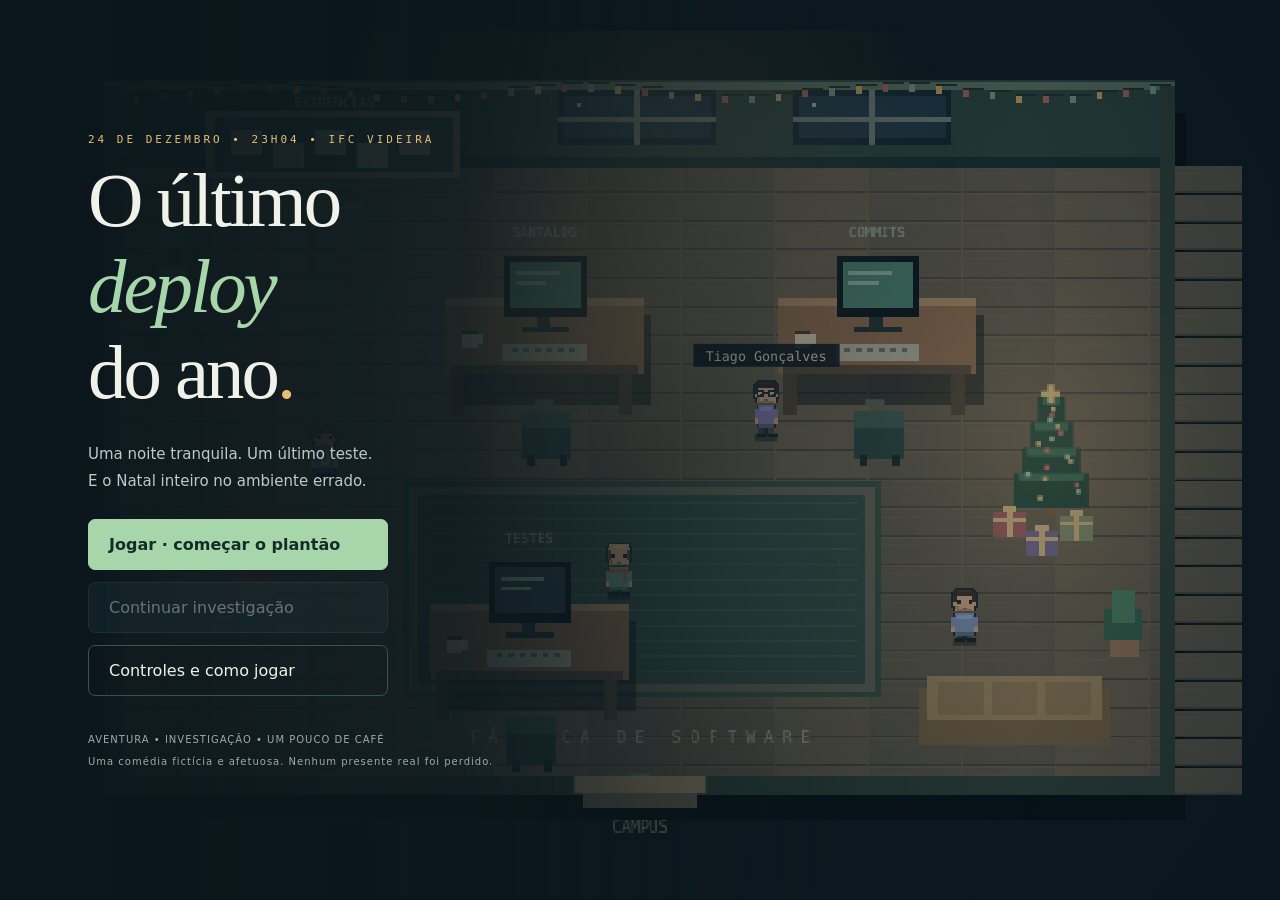
==== ultimo-deploy/index.html @ 772a4bdb "o último deploy" ====
<!doctype html>
<html lang="pt-BR">
<head>
  <meta charset="utf-8">
  <meta name="viewport" content="width=device-width,initial-scale=1">
  <meta name="theme-color" content="#101b23">
  <meta name="description" content="Uma aventura natalina em pixel art no IFC Campus Videira. Investigue o SantaLog e salve o último deploy do ano.">
  <title>O Último Deploy do Ano • IFC Videira</title>
  <link rel="stylesheet" href="style.css">
  <link rel="stylesheet" href="experience.css">
<link rel="stylesheet" href="computer.css">
</head>
<body>
  <header class="topbar">
    <a class="brand" href="#" aria-label="Menu de pausa" id="brand"><span class="ifc-mark" aria-hidden="true"><i></i><i></i><i></i><i></i><i></i><i></i><i></i><i></i><i></i></span><span>O ÚLTIMO DEPLOY<span class="brand-sub">DO ANO <b> / </b> IFC CAMPUS VIDEIRA</span></span></a>
    <div class="date"><span class="live-dot"></span>24 DE DEZEMBRO <span class="divider">/</span> <b id="clock">23:04</b></div>
    <div class="top-actions"><button id="audio" aria-label="Ativar áudio" title="Ativar áudio">♪ <span>Som desligado</span></button><button id="pause" aria-label="Pausar jogo">Ⅱ</button></div>
  </header>
  <main id="world"><canvas id="game" aria-label="Campus em pixel art. Use WASD ou setas para mover e E para interagir."></canvas><div class="location"><span class="live-dot"></span><div id="location-name">Fábrica de Software<small>IFC • CAMPUS VIDEIRA</small></div></div><div class="scene-tag">NOITE DE NATAL <span>✦</span></div><button id="interact" class="interact" hidden><kbd>E</kbd> <span></span></button><div id="cinema-status" class="cinema-status" hidden></div><div id="toast" role="status" aria-live="polite"></div><div class="touch-pad" aria-label="Controles de toque"><button data-key="arrowup" aria-label="Mover para cima">▲</button><button data-key="arrowleft" aria-label="Mover para esquerda">◀</button><button data-key="arrowdown" aria-label="Mover para baixo">▼</button><button data-key="arrowright" aria-label="Mover para direita">▶</button></div></main>
  <aside class="sidebar"><div class="eyebrow">SEU PLANTÃO DE NATAL</div><div class="act-line"><span id="act-number">01</span><span id="act-name">O desastre</span></div><div class="act-progress" id="act-progress"></div><section class="objective"><span class="eyebrow">AGORA</span><h2 id="objective-title">Só mais um teste…</h2><p id="objective-desc">O SantaLog está pronto. O que poderia dar errado?</p><button id="track" class="small-button"><span aria-hidden="true">⌖</span> Onde fica?</button></section><section class="system-status"><div class="eyebrow">SANTALOG <span id="status-pill">AGUARDANDO</span></div><div class="metric" id="delivery-count">2.400.000</div><p id="delivery-label">entregas esperando o último teste</p><div class="tiny-bars" aria-hidden="true"></div></section><section class="mini-section"><div class="eyebrow">CAMPUS VIDEIRA <button id="map" aria-label="Abrir mapa do campus">⤢</button></div><canvas id="minimap" width="240" height="158" aria-label="Minimapa do campus"></canvas><p><span class="map-dot"></span> Você <span class="map-dot gold"></span> Pontos de interesse</p></section><div class="save-status" id="save-status">◈ Progresso salvo automaticamente</div></aside>
  <footer class="bottom-bar"><div class="keys-help"><kbd>W A S D</kbd> mover <kbd>SHIFT</kbd> correr <kbd>E</kbd> interagir</div><nav><button id="chat">☏ <span>Plantão</span></button><button id="journal">▤ <span>Caderno</span></button><button id="evidence">◇ <span>Evidências</span><b id="clue-count">0</b></button><button id="travel">⌖ <span>Mapa</span></button></nav><span class="version">UMA AVENTURA IFC <b>✦</b></span></footer>
  <div id="overlay" class="overlay" hidden><section id="panel" role="dialog" aria-modal="true" aria-labelledby="panel-title" tabindex="-1"></section></div>
  <button id="skip-scene" hidden>Pular cena <kbd>Esc</kbd></button>
  <div id="loading"><span class="loading-star">✦</span><h1>Acendendo as luzes do campus…</h1><p>Gerando cada pixel. Preparando o último café.</p></div>
  <script src="js/campus.js"></script><script src="js/story.js"></script><script src="js/characters.js"></script><script src="js/state.js"></script><script src="js/engine.js"></script><script src="js/audio.js"></script><script src="js/puzzle-rules.js"></script><script src="js/minigames.js"></script><script src="js/ui.js"></script>
</body>
</html>
---- ultimo-deploy/style.css ----
:root{color-scheme:dark;--bg:#0d171e;--panel:#14232b;--line:#2b3b43;--muted:#a0b1b7;--text:#f0f2e9;--green:#a8d6ab;--gold:#e6be76;--red:#eb8c88;--purple:#b6a4e3;font-family:'Segoe UI',system-ui,sans-serif;font-size:16px}*{box-sizing:border-box}body{margin:0;background:var(--bg);color:var(--text);overflow:hidden}button,a,select,input{font:inherit}button{cursor:pointer;color:inherit;background:#1d3038;border:1px solid #3b5056;border-radius:7px;padding:10px 15px;transition:background .16s,transform .16s}button:hover{background:#31474d;border-color:#91b9a7}button:active{transform:translateY(1px)}button:disabled{opacity:.4;cursor:not-allowed}button:focus-visible,a:focus-visible,input:focus-visible,select:focus-visible{outline:2px solid var(--gold);outline-offset:4px}button.primary{background:var(--green);border-color:var(--green);color:#132d28;font-weight:700}button.danger{border-color:#9f5d61;color:#ffc0b6}button.ghost{background:transparent}a{color:var(--green)}[hidden]{display:none!important}.topbar{height:84px;display:flex;align-items:center;justify-content:space-between;padding:0 30px;border-bottom:1px solid var(--line);background:#101c24;position:relative;z-index:2}.brand{display:flex;align-items:center;gap:17px;text-decoration:none;color:var(--text);font-weight:800;letter-spacing:2px;font-size:15px}.brand-sub{display:block;font-size:10px;letter-spacing:2px;color:var(--muted);margin-top:6px}.brand-sub b{color:var(--green);margin:0 8px}.ifc-mark{display:grid;grid-template-columns:repeat(3,7px);gap:3px}.ifc-mark i{width:7px;height:7px;background:#83be9b}.ifc-mark i:first-child{background:#e68a7e;border-radius:50%}.ifc-mark i:nth-child(6){visibility:hidden}.date{color:var(--muted);font:12px ui-monospace,Consolas,monospace;letter-spacing:1px;display:flex;align-items:center;gap:12px}.date b{font-size:21px;color:var(--gold)}.divider{margin:0 10px;color:#4d646c}.live-dot{display:inline-block;width:6px;height:6px;border-radius:50%;background:var(--green);box-shadow:0 0 10px #a8d6ab44}.top-actions{display:flex;gap:10px}.top-actions button{background:transparent;font-size:14px;color:var(--muted);padding:9px 12px}.top-actions button:last-child{font-size:18px}#world{position:absolute;left:0;top:84px;right:290px;bottom:66px;overflow:hidden;background:#0b151c}#game{width:100%;height:100%;display:block;image-rendering:pixelated;touch-action:none}.location{position:absolute;top:23px;left:26px;display:flex;gap:12px;align-items:center;background:#101c24dc;border:1px solid #45504d;padding:12px 17px;border-radius:6px;pointer-events:none;font-size:14px}.location small{display:block;font-size:10px;letter-spacing:1.6px;color:var(--muted);margin-top:4px}.scene-tag{position:absolute;right:24px;top:30px;font:10px ui-monospace,monospace;letter-spacing:2px;color:#c5c8bd}.scene-tag span{color:var(--gold);padding-left:9px}.sidebar{position:absolute;right:0;top:84px;bottom:66px;width:290px;border-left:1px solid var(--line);padding:27px 23px;background:linear-gradient(160deg,#172830,#101c23);overflow:auto}.eyebrow{font-size:10px;letter-spacing:1.8px;font-weight:700;color:var(--muted)}.act-line{display:flex;align-items:center;gap:12px;margin:18px 0}.act-line>span:first-child{font:25px Georgia,serif;color:var(--gold);border:1px solid #635a43;width:42px;height:45px;display:grid;place-items:center;background:#e6be7608}.act-line>span:last-child{font:22px Georgia,serif}.act-progress{display:flex;gap:5px;margin-bottom:27px}.act-progress i{height:3px;flex:1;background:#34444a}.act-progress i.done{background:var(--green)}.objective{padding:23px 0;border-top:1px solid var(--line);border-bottom:1px solid var(--line)}h2{font:24px Georgia,serif;margin:12px 0;line-height:1.2}.objective p,.system-status p,.mini-section p{font-size:13px;color:var(--muted);line-height:1.65;margin:10px 0 18px}.small-button{width:100%;text-align:left;padding:9px 11px;background:#ffffff04;font-size:12px}.small-button span{float:right;color:var(--green)}.system-status{padding:23px 0;border-bottom:1px solid var(--line)}#status-pill{float:right;font-size:8px;color:var(--gold);letter-spacing:1px;background:#e6be7610;padding:3px 5px}.metric{font:30px ui-monospace,Consolas,monospace;margin-top:14px;letter-spacing:-1px}.system-status p{margin:7px 0 13px;font-size:11px}.tiny-bars{height:22px;background:repeating-linear-gradient(90deg,#6d9e83 0 4px,transparent 4px 7px);opacity:.5;clip-path:polygon(0 45%,5% 60%,10% 20%,15% 40%,20% 70%,25% 10%,30% 35%,40% 70%,45% 15%,50% 60%,55% 35%,65% 55%,70% 5%,75% 35%,85% 70%,90% 35%,100% 10%,100% 100%,0 100%)}.mini-section{margin-top:23px}.mini-section .eyebrow{display:flex;align-items:center;justify-content:space-between}.mini-section button{padding:0 6px;background:transparent;border:0;font-size:20px}#minimap{width:100%;height:auto;margin-top:12px;border:1px solid #3a4d4c;border-radius:5px;image-rendering:pixelated;cursor:pointer}.mini-section p{font-size:10px;margin:8px 0;display:flex;gap:7px;align-items:center}.map-dot{height:5px;width:5px;background:var(--green);display:inline-block}.map-dot.gold{background:var(--gold);margin-left:12px}.save-status{font-size:10px;color:#8d9e9e;margin-top:22px}.bottom-bar{height:66px;position:absolute;bottom:0;left:0;right:0;border-top:1px solid var(--line);display:flex;align-items:center;justify-content:space-between;padding:0 26px;background:#101c24}.keys-help{font-size:11px;color:var(--muted);display:flex;gap:8px;align-items:center}kbd{font:10px ui-monospace,Consolas,monospace;padding:5px 7px;border:1px solid #415059;border-bottom-width:2px;border-radius:4px;color:#e2e8df;white-space:nowrap}.bottom-bar nav{display:flex;gap:12px}.bottom-bar nav button{background:transparent;border:0;color:#c6d3cd;font-size:14px;padding:9px}#clue-count{font-size:10px;border-radius:5px;padding:2px 5px;background:#31463d;margin-left:8px}.version{font-size:9px;letter-spacing:1.8px;color:#82969a}.version b{color:var(--gold);margin-left:10px}.interact{position:absolute;bottom:30px;left:50%;transform:translateX(-50%);background:#101d23f0;border-color:#a8d6ab;box-shadow:0 8px 35px #0007;white-space:nowrap;font-size:14px}.interact:active{transform:translateX(-50%)}.interact kbd{margin-right:10px;background:#a8d6ab;color:#123029;border-color:#a8d6ab}#toast{position:absolute;left:50%;top:86px;transform:translate(-50%,-10px);max-width:90%;width:max-content;border:1px solid #647c62;border-radius:7px;background:#1b302af2;padding:12px 19px;font-size:14px;opacity:0;transition:opacity .2s,transform .2s;pointer-events:none}#toast.show{opacity:1;transform:translate(-50%,0)}.overlay{position:fixed;inset:0;z-index:10;display:flex;align-items:center;justify-content:center;background:#071017b8;backdrop-filter:blur(5px);padding:24px}#panel{width:min(780px,100%);max-height:90dvh;overflow:auto;background:#15262f;border:1px solid #4a5d5e;border-radius:12px;box-shadow:0 24px 100px #0009;padding:32px;position:relative}#panel.wide{width:min(980px,100%)}.panel-top{display:flex;justify-content:space-between;align-items:center;margin-bottom:13px}.panel-top button{border:0;background:transparent;padding:0 6px;color:var(--muted);font-size:23px}#panel h1{font:38px Georgia,serif;letter-spacing:-.5px;line-height:1.12;margin:12px 0 16px}#panel p{color:#bccbc9;font-size:15px;line-height:1.75}.buttons{display:flex;gap:10px;flex-wrap:wrap;margin-top:23px}.buttons button{flex:1;min-width:140px}.menu-overlay{background:linear-gradient(90deg,#0b171cf5 0%,#0b171ce8 37%,#0b171c40 75%);backdrop-filter:none;justify-content:flex-start;padding:5vw}.menu-overlay #panel{background:transparent;box-shadow:none;border:0;max-width:590px;padding:24px}.menu-overlay h1{font-size:clamp(52px,6vw,85px)!important;letter-spacing:-3px!important}.menu-overlay h1 em{color:var(--green);font-weight:400}.menu-overlay .menu-kicker{font:11px ui-monospace,monospace;color:var(--gold);letter-spacing:3px}.menu-overlay .menu-copy{max-width:350px;margin:25px 0}.menu-buttons{display:flex;flex-direction:column;gap:12px;max-width:300px}.menu-buttons button{text-align:left;padding:15px 20px}.menu-foot{margin-top:38px;font-size:10px;color:#9aacaa;letter-spacing:1px}.dialog-content{display:flex;gap:24px;align-items:flex-start}.portrait{width:100px;height:115px;flex:none;background:linear-gradient(#32413d,#182d33);border:1px solid #61736a;image-rendering:pixelated;border-radius:5px}.speaker{color:var(--gold);font-size:13px;letter-spacing:1px}.dialog-text{font-size:20px!important;color:var(--text)!important;line-height:1.6!important;margin:12px 0!important}.dialog-step{font-size:11px;color:var(--muted);margin-top:16px}.note{padding:14px 17px;background:#e6be7609;border-left:2px solid var(--gold);font-size:14px;color:#d7c7a5;line-height:1.6;margin:17px 0}.terminal{font:13px/1.9 ui-monospace,Consolas,monospace;background:#0a171e;border:1px solid #31464c;border-radius:7px;padding:19px;white-space:pre-wrap;color:#a9d8b8}.error{color:var(--red)}.success{color:var(--green)}.feedback{min-height:27px;font-size:14px;line-height:1.5;margin-top:17px}.grid{display:grid;grid-template-columns:1fr 1fr;gap:14px}.card{border:1px solid #3c5057;background:#1b3038;border-radius:7px;padding:18px}.card h3{margin:6px 0 10px;font-size:17px}.card p{font-size:13px!important;margin:0}.card .eyebrow{color:var(--gold)}.card button{margin-top:12px;font-size:13px}.check-list{display:grid;gap:10px;margin:18px 0}.check-list label,.choice{display:flex;align-items:center;gap:12px;padding:13px;background:#112029;border:1px solid #35494e;border-radius:6px;font-size:14px;line-height:1.5;cursor:pointer}.check-list input{accent-color:var(--green);width:19px;height:19px;flex:none}.check-list small{display:block;color:var(--muted)}.form-row{display:flex;gap:12px;margin:16px 0;align-items:center;flex-wrap:wrap}.form-row label{flex:1;min-width:180px;font-size:13px;color:var(--muted)}select{display:block;width:100%;margin-top:6px;padding:12px;background:#0c1d25;color:var(--text);border:1px solid #435a61;border-radius:6px}.table-wrap{overflow:auto}table{border-collapse:collapse;width:100%;font-size:13px;text-align:left;margin:17px 0}td,th{padding:12px;border-bottom:1px solid #35484e}th{color:var(--gold);font-weight:500;white-space:nowrap}td code{color:var(--green)}.network{display:flex;gap:10px;align-items:stretch;margin:24px 0}.network button{flex:1;padding:20px 8px;font-size:13px;position:relative}.network button.checked{border-color:#a8d6ab;background:#294738}.network button small{display:block;margin-top:8px;color:var(--muted);font-size:10px}.evidence-count{font:48px Georgia,serif;color:var(--green)}.travel-grid{display:grid;grid-template-columns:repeat(3,1fr);gap:10px}.travel-grid button{text-align:left;padding:18px}.travel-grid small{display:block;color:var(--muted);font-size:11px;line-height:1.6;margin-top:7px}.travel-grid button.active{border-color:var(--gold)}.map-large{width:100%;height:auto;border:1px solid #4a5b55;border-radius:7px;margin:14px 0;image-rendering:pixelated}.deploy-progress{height:7px;background:#32474b;border-radius:3px;overflow:hidden;margin:23px 0}.deploy-progress i{display:block;width:0;height:100%;background:var(--green);transition:width .4s}.end-star{text-align:center;color:var(--gold);font-size:70px}.ending{text-align:center}.ending h1{font-size:48px!important}.touch-pad{display:none;position:absolute;bottom:25px;left:20px;grid-template-columns:repeat(3,40px);gap:4px}.touch-pad button{padding:10px 0;background:#122731bf;touch-action:none}.touch-pad button:first-child{grid-column:2}.touch-pad button:nth-child(2){grid-column:1;grid-row:2}.touch-pad button:nth-child(3){grid-column:2;grid-row:2}.touch-pad button:nth-child(4){grid-column:3;grid-row:2}#loading{position:fixed;inset:0;z-index:99;display:flex;flex-direction:column;align-items:center;justify-content:center;background:#0e1d25;text-align:center;padding:20px}#loading h1{font:28px Georgia,serif}#loading p{color:var(--muted);font-size:14px}.loading-star{font-size:60px;color:var(--gold);animation:breathe 1s infinite alternate}@keyframes breathe{to{opacity:.4;transform:scale(.9)}}@media(min-width:1500px){.sidebar{width:320px;padding:30px}#world{right:320px}}@media(max-height:800px){.sidebar{padding-top:19px}.objective{padding:16px 0}.system-status{padding:16px 0}.mini-section{margin-top:16px}.mini-section canvas{max-height:130px}.act-progress{margin-bottom:18px}.save-status{margin-top:12px}}@media(max-width:1050px){.version,.date .divider{display:none}.keys-help{font-size:0;gap:5px}.topbar{padding:0 20px}.sidebar{width:250px;padding:20px}#world{right:250px}.brand{font-size:12px}.date{font-size:10px;gap:6px}.scene-tag{display:none}.network{flex-wrap:wrap}.network button{min-width:100px}}@media(pointer:coarse){.touch-pad{display:grid}.keys-help{display:none}}@media(max-width:740px){.topbar{height:65px;padding:0 14px}.brand{font-size:10px;gap:10px;letter-spacing:1px}.brand-sub{font-size:7px;letter-spacing:1px}.date{font-size:0}.date b{font-size:18px}.date .live-dot{display:none}.top-actions button span{display:none}.top-actions{gap:5px}.top-actions button{padding:7px}.sidebar{top:65px;height:100px;bottom:auto;left:0;width:100%;padding:13px 17px;display:flex;align-items:center;gap:16px;border:0;border-bottom:1px solid var(--line)}.sidebar>.eyebrow,.act-progress,.system-status,.mini-section,.save-status{display:none}.act-line{margin:0;flex:none}.act-line>span:last-child{display:none}.objective{border:0;padding:0;flex:1}.objective .eyebrow{font-size:8px}.objective h2{font:18px Georgia,serif;margin:5px 0}.objective p{font-size:11px;margin:0;line-height:1.35;padding-right:58px}.objective .small-button{position:absolute;right:12px;top:36px;width:42px;font-size:0}.small-button span{font-size:19px;float:none}#world{top:165px;right:0;bottom:61px}.location{top:12px;left:12px;padding:9px 12px;font-size:12px}.location small{font-size:8px}.bottom-bar{height:61px;padding:0 10px;justify-content:center}.bottom-bar nav{gap:8px}.bottom-bar nav button{font-size:13px}.keys-help{display:none}.interact{bottom:26px;left:auto;right:14px;transform:none;max-width:54%;white-space:normal;padding:12px;font-size:12px}.interact:active{transform:none}.interact kbd{display:none}.overlay{padding:12px}#panel{padding:22px;max-height:94dvh}#panel h1{font-size:29px}.dialog-content{gap:15px}.portrait{width:64px;height:80px}.dialog-text{font-size:17px!important}.grid{grid-template-columns:1fr}.travel-grid{grid-template-columns:1fr 1fr}.menu-overlay{background:#0b171ce6}.menu-overlay #panel{padding:15px}.menu-overlay h1{font-size:57px!important}.menu-foot{margin-top:23px}.menu-overlay .menu-copy{font-size:14px!important}.buttons button{min-width:110px}.touch-pad{left:12px;bottom:18px}.ending h1{font-size:36px!important}}
@media(prefers-reduced-motion:reduce){*{animation:none!important;transition:none!important}}
#panel:focus{outline:none}
@media(min-width:741px) and (max-height:800px){.sidebar>.eyebrow{display:none}.sidebar .act-line{margin-top:0}.sidebar .objective h2{font-size:20px;margin:9px 0}.sidebar .objective p{font-size:12px;line-height:1.5}.sidebar .tiny-bars{display:none}.sidebar #minimap{height:90px;object-fit:fill}.sidebar .mini-section p{font-size:9px;margin:5px 0}.sidebar .save-status{margin-top:6px}}
@media(min-width:741px) and (max-height:800px){.menu-overlay h1{font-size:66px!important}.menu-overlay .menu-copy{margin:20px 0}.menu-buttons{gap:9px}.menu-buttons button{padding:12px 18px}.menu-foot{margin-top:24px}.sidebar{padding:18px 22px}.act-line{margin:13px 0}.act-progress{margin-bottom:14px}.objective{padding:14px 0}.objective h2{font-size:22px}.objective p{margin:8px 0 12px}.system-status{padding:14px 0}.system-status .metric{font-size:26px;margin-top:9px}.system-status p{margin:5px 0 9px}.tiny-bars{height:15px}.mini-section{margin-top:12px}.mini-section canvas{height:100px;object-fit:cover;margin-top:7px}.save-status{margin-top:9px}}
---- ultimo-deploy/experience.css ----
/* Apresentação RPG: o mundo vem primeiro; os detalhes ficam no caderno. */
:root{--cream:#f4f0dc;--dialog-ink:#2c4446;--frame:#536e65}
body #world{inset:0;z-index:0}
body .topbar{position:fixed;inset:20px 24px auto;height:46px;padding:0;background:none;border:0;gap:12px;pointer-events:none;z-index:3}
body .topbar>*{pointer-events:auto}
body .brand{font-size:11px;letter-spacing:1.5px;gap:12px;background:#12252ce8;padding:12px 15px;border:1px solid #647c6b66;border-radius:10px;box-shadow:0 3px 0 #08181a55;margin-right:auto}
body .brand-sub{font-size:8px;letter-spacing:1px;margin-top:5px}
body .date{height:42px;padding:0 14px;background:#12252ce8;border:1px solid #647c6b66;border-radius:10px;font-size:0;gap:0}
body .date .live-dot,body .date .divider{display:none}
body .date b{font-size:17px;letter-spacing:1px;color:#e5d4a7}
body .top-actions{gap:7px}
body .top-actions button{background:#12252ce8;border:1px solid #647c6b66;width:42px;height:42px;padding:0;border-radius:10px;font-size:20px;color:#d7dfd0}
body .top-actions button span{display:none}
body .location{top:30px;left:50%;transform:translateX(-50%);padding:9px 14px;border:0;background:#12252cbd;font-size:12px;letter-spacing:.2px;box-shadow:none;z-index:1}
body .location small{display:none}
body .scene-tag{display:none}
body .sidebar{position:fixed;top:88px;left:24px;right:auto;bottom:auto;width:290px;max-width:calc(100vw - 48px);height:auto;background:none;padding:0;border:0;overflow:visible;z-index:2;display:block}
body .sidebar>*{display:none}
body .sidebar .objective{display:block;padding:15px 17px;background:#13292ce8;border:1px solid #88a58566;border-left:3px solid #a8c49b;border-radius:4px 10px 10px 4px;box-shadow:0 4px 0 #08181a44}
body .sidebar .objective .eyebrow{display:block;font-size:9px;letter-spacing:2px;color:#adbf9f}
body .sidebar .objective h2{font:600 16px/1.3 'Segoe UI',system-ui,sans-serif;margin:7px 0 6px;color:#f2efdf}
body .sidebar .objective p{font-size:12px;line-height:1.5;color:#bac9bc;margin:0;padding:0}
body .sidebar .objective .small-button{position:static;width:auto;border:0;background:none;padding:9px 0 0;font-size:11px;color:#dbcc9a;display:flex;gap:7px;align-items:center}
body .sidebar .objective .small-button span{float:none;font-size:15px;color:inherit}
body .bottom-bar{position:fixed;inset:auto 24px 20px;height:auto;min-height:44px;padding:0;background:none;border:0;pointer-events:none;z-index:2}
body .bottom-bar>*{pointer-events:auto}
body .bottom-bar .version,body .bottom-bar #chat,body .bottom-bar #evidence{display:none}
body .bottom-bar nav{display:flex;gap:9px}
body .bottom-bar nav button{background:#13292cf0;border:1px solid #88a58566;padding:12px 17px;border-radius:9px;color:#e5e9d9;font-size:13px;box-shadow:0 3px 0 #08181a66}
body .keys-help{font-size:0;background:#10232a99;border-radius:7px;padding:8px;color:#b5c3b4;opacity:.8}
body .keys-help kbd{font-size:9px;border:0;background:transparent;padding:0 4px}
body .keys-help kbd:nth-of-type(2),body .keys-help kbd:nth-of-type(3){display:none}
body .keys-help::after{content:'mover';font-size:11px;margin-left:4px}
body .interact{bottom:82px;background:#eef0db;color:#2c4446;border:2px solid #77957b;border-radius:8px;box-shadow:0 3px 0 #213b3c,0 7px 20px #0003;font-size:13px;padding:10px 16px;z-index:3}
body .interact kbd{background:#46665a;border-color:#365147;color:#f5f1dc;font-weight:bold}
body #toast{top:auto;bottom:146px;background:#203d35ef;color:#e6ead9;border-color:#8baa84;max-width:min(450px,90vw);white-space:normal;text-align:center;font-size:13px;z-index:4}
body .overlay{background:#07141b88;backdrop-filter:blur(3px)}
body[data-ui="menu"] .topbar,body[data-ui="menu"] .sidebar,body[data-ui="menu"] .bottom-bar,body[data-ui="menu"] .location{opacity:0;pointer-events:none}
body .menu-overlay{background:linear-gradient(90deg,#0b171cf5,#0b171cdd 36%,#0b171c30 80%);backdrop-filter:none}
body[data-ui="dialogue"] .sidebar,body[data-ui="talk"] .sidebar,body[data-ui="dialogue"] .bottom-bar,body[data-ui="talk"] .bottom-bar,body[data-ui="dialogue"] #toast,body[data-ui="talk"] #toast{visibility:hidden}
body .dialogue-overlay{align-items:flex-end;padding:24px 34px;background:transparent;backdrop-filter:none}
body .dialogue-overlay #panel{width:min(1040px,100%);max-height:65dvh;overflow:visible;padding:22px 27px 12px;border:3px solid #d5ddc4;border-radius:10px;background:var(--cream);color:var(--dialog-ink);box-shadow:0 0 0 4px #425f57,0 0 0 7px #213c3e,0 12px 0 7px #08191a50;outline:0}
body .dialogue-overlay #panel::before{content:'';position:absolute;inset:5px;border:1px solid #a9b8a0;border-radius:4px;pointer-events:none}
body .dialogue-overlay #panel .dialog-name{position:absolute;top:-36px;left:20px;margin:0;padding:8px 18px;background:#3e5f55;border:2px solid #b4c4a7;border-radius:7px 7px 2px 2px;box-shadow:0 0 0 2px #213c3e;color:#faf4dd;font:600 15px/1.2 'Segoe UI',system-ui,sans-serif;letter-spacing:.5px}
body .dialogue-overlay .dialog-content{gap:24px;align-items:center;min-height:112px;cursor:pointer}
body .dialogue-overlay .portrait{width:96px;height:112px;border:2px solid #899d86;border-radius:4px;background:#d8dfcd;flex:none;box-shadow:3px 3px 0 #b8c7ac}
body .dialog-copy{flex:1;min-width:0}
body .dialogue-overlay .dialog-text{font:500 23px/1.55 'Trebuchet MS','Segoe UI',sans-serif!important;color:var(--dialog-ink)!important;margin:0!important;letter-spacing:.2px;min-height:72px;overflow-wrap:break-word}
.dialog-footer{display:flex;justify-content:space-between;align-items:center;padding-left:120px;margin-top:7px;color:#87917c;font-size:10px;letter-spacing:.6px}
.dialog-footer button{border:0;background:none;box-shadow:none;padding:6px 0 6px 18px;color:#385d52;display:flex;gap:18px;align-items:center;font-size:12px}
.dialog-key{opacity:.7;font-size:10px;font-family:ui-monospace,monospace}
.dialog-arrow{font-size:15px;opacity:.4}
.ready .dialog-arrow{opacity:1;animation:dialog-nod .8s steps(2,end) infinite}
.dialog-choices{display:flex;flex-wrap:wrap;justify-content:flex-end;gap:10px;margin-top:12px}
.dialog-choices button{background:#e5e9d4;border:1px solid #9eae92;border-radius:4px;color:#365748;font-size:14px;padding:10px 14px;box-shadow:0 2px 0 #b5c2a5}
.dialog-choices button:hover,.dialog-choices button:focus-visible{background:#cbd9be;border-color:#486f52}
.dialogue-overlay button:focus-visible{outline:2px solid #567e5d;outline-offset:3px}
.notebook-tabs{display:flex;gap:8px;margin:15px 0 24px;border-bottom:1px solid #3b5557;padding-bottom:14px;flex-wrap:wrap}
.notebook-tabs button{background:transparent;border-color:transparent;font-size:14px;padding:8px 12px}
.notebook-tabs button.active{background:#385344;border-color:#6f8b69;color:#e4ecd8}
.sr-only{position:absolute!important;width:1px!important;height:1px!important;padding:0!important;margin:-1px!important;overflow:hidden!important;clip:rect(0,0,0,0)!important;white-space:nowrap!important;border:0!important}
body.cinematic .topbar,body.cinematic .sidebar,body.cinematic .bottom-bar,body.cinematic .location,body.cinematic .touch-pad{visibility:hidden}
body.cinematic #world::before{content:'';position:absolute;inset:0 0 auto;height:32px;background:#071318;z-index:3}
body.cinematic #world::after{content:'';position:absolute;inset:auto 0 0;height:20px;background:#071318;z-index:3}
.cinema-status{position:absolute;top:70px;right:35px;width:260px;padding:18px 20px;background:#10272be8;border:1px solid #91af8877;border-radius:8px;box-shadow:0 4px 20px #0003;z-index:2}
.cinema-status strong{display:block;color:#c6dfb1;font:24px/1.4 ui-monospace,monospace;margin:10px 0 6px}
.cinema-status>span:last-of-type{font-size:12px;color:#b3c8b5;line-height:1.5;display:block}
.cinema-status.failed{border-color:#ce8d8b;background:#38252fe8}
.cinema-status.failed strong{color:#efaaa0}
.cinema-meter{height:4px;background:#54726644;margin-top:15px;overflow:hidden}
.cinema-meter i{display:block;height:100%;background:#a5c993;transition:width .7s}
.failed .cinema-meter i{background:#d78d85}
#skip-scene{position:fixed;top:8px;right:30px;z-index:12;background:none;border:0;padding:3px 0;color:#b9c8ba;font-size:11px}
#skip-scene kbd{font-size:9px;margin-left:8px;padding:1px 4px}
@keyframes dialog-nod{50%{transform:translateY(3px)}}
@media(max-width:740px){
  body .topbar{inset:12px 12px auto;gap:7px;height:40px}
  body .brand{padding:9px 10px;gap:8px;font-size:8px;letter-spacing:1px}
  body .brand-sub{display:none}
  body .ifc-mark{grid-template-columns:repeat(3,5px);gap:2px}
  body .ifc-mark i{width:5px;height:5px}
  body .date{height:36px;padding:0 9px}
  body .date b{font-size:14px}
  body .top-actions button{width:34px;height:36px;font-size:17px}
  body .location{top:66px;left:14px;transform:none;font-size:10px;padding:6px 9px;background:#142a2caa}
  body .sidebar{top:99px;left:14px;width:250px;max-width:calc(100vw - 28px)}
  body .sidebar .objective{padding:10px 12px;background:#13292cdb}
  body .sidebar .objective h2{font-size:14px;margin:5px 0}
  body .sidebar .objective p{font-size:11px;line-height:1.4}
  body .sidebar .objective .eyebrow{display:none}
  body .sidebar .objective .small-button{font-size:10px;padding-top:6px}
  body .bottom-bar{inset:auto 12px 16px;justify-content:flex-end}
  body .bottom-bar nav button{font-size:12px;padding:10px 13px}
  body .keys-help{display:none}
  body .interact{bottom:76px;left:auto;right:14px;max-width:60%;transform:none;font-size:12px}
  body .touch-pad{bottom:18px;left:14px}
  body .dialogue-overlay{padding:16px 13px 20px}
  body .dialogue-overlay #panel{padding:17px 15px 10px;max-height:65dvh}
  body .dialogue-overlay #panel .dialog-name{font-size:12px;top:-32px;left:10px;padding:7px 12px}
  body .dialogue-overlay .dialog-content{gap:13px;min-height:106px;align-items:flex-start}
  body .dialogue-overlay .portrait{width:60px;height:70px;margin-top:5px}
  body .dialogue-overlay .dialog-text{font-size:17px!important;line-height:1.5!important;min-height:106px}
  .dialog-footer{padding-left:73px;margin-top:8px}
  .dialog-key{font-size:9px}
  .dialog-choices{gap:7px;justify-content:stretch}
  .dialog-choices button{font-size:12px;padding:9px 11px;flex:1}
  .cinema-status{top:48px;right:16px;width:218px;padding:12px 15px}
  .cinema-status strong{font-size:20px;margin:6px 0}
  .cinema-status .eyebrow{font-size:9px}
  body #toast{bottom:140px;font-size:12px}
}
@media(max-height:520px){body .sidebar{top:78px}body .sidebar .objective p{display:none}body .dialogue-overlay #panel{padding:12px 20px 7px}body .dialogue-overlay .portrait{width:60px;height:70px}body .dialogue-overlay .dialog-content{min-height:70px}body .dialogue-overlay .dialog-text{font-size:17px!important;min-height:50px}.dialog-footer{padding-left:84px}.cinema-status{top:45px;right:20px;padding:10px 14px}.cinema-status strong{font-size:18px}}
@media(prefers-reduced-motion:reduce){.dialog-arrow{animation:none}.cinema-meter i{transition:none}}
---- ultimo-deploy/computer.css ----
/* Computadores do campus: uma tarefa por janela, com controles de toque e teclado. */
body #panel.os-panel{width:min(1020px,calc(100vw - 40px));max-height:calc(100dvh - 40px);padding:0;background:#101f27;border:8px solid #405453;border-radius:16px;box-shadow:0 0 0 2px #81908a,0 28px 90px #0009;overflow:auto;animation:monitor-in .22s ease-out}
.os-top,.os-taskbar{display:flex;align-items:center;gap:12px;padding:10px 16px;background:#263d42;color:#e2eadc;font-size:12px}
.os-top{position:sticky;top:0;z-index:2;border-bottom:1px solid #56716b}.os-top strong{font-weight:500}.os-led{width:7px;height:7px;background:#a5d9ac;border-radius:50%;box-shadow:0 0 8px #8ddfa5}.os-user{margin-left:auto;color:#b3c4bb;font-size:11px}.os-top button{padding:3px 12px;font-size:20px;line-height:1.2;background:#172d32}.os-body{padding:24px 30px 30px;min-height:430px}.os-body>.panel-top #close-panel{display:none}.os-body h1{font-size:28px!important;margin:10px 0 16px!important}.os-body p{font-size:14px;line-height:1.6}.os-taskbar{justify-content:space-between;font-size:10px;letter-spacing:.6px;border-top:1px solid #45605d}.os-taskbar span:first-child{color:#e3cf92}.os-body .panel-top{padding:0}.os-body .terminal{font-size:13px;line-height:1.7;white-space:pre-wrap;overflow-wrap:anywhere}.os-body .feedback:empty{display:none}.os-body .note{font-size:13px;padding:13px 16px}.os-body .eyebrow{font-size:10px}
.desktop-wallpaper{min-height:410px;display:flex;flex-direction:column;background:radial-gradient(ellipse at 90% 20%,#37665770,transparent 65%);padding:16px}.desktop-wallpaper h1{font-size:34px!important}.desktop-wallpaper>p{margin-top:0;color:#b5c7be}.desktop-icons{display:flex;gap:22px;margin-top:20px}.desktop-icon{display:flex;flex-direction:column;align-items:center;gap:10px;width:180px;min-height:175px;padding:18px 12px!important;background:#182f35b0!important;border-color:#63897a66!important;text-align:center}.desktop-icon>span{font:42px/1.2 monospace;color:#e2cf91;background:#385d55;border:1px solid #95b494;border-radius:12px;min-width:65px;padding:7px}.desktop-icon small{font-size:11px;line-height:1.5;color:#b5c7be}.desktop-footer{display:flex;justify-content:space-between;gap:12px;margin-top:auto;padding-top:35px;font-size:11px;color:#96b5a6}
.mini-actions{display:flex;flex-wrap:wrap;gap:10px;margin-top:20px}.mini-instructions,.mini-help{color:#b7c8bf}.mini-help{font-size:11px!important}.assembly-slots{display:grid;grid-template-columns:repeat(auto-fit,minmax(155px,1fr));gap:10px;margin:18px 0}.assembly-slot{min-height:126px;border:1px dashed #7a9c8c!important;background:#1c3438!important;text-align:left;display:flex;flex-direction:column;gap:8px;padding:13px!important}.slot-label{font-size:10px;color:#dccb96;text-transform:uppercase;letter-spacing:.8px}.slot-empty{font-size:12px;color:#98b1a5;margin:auto 0}.assembly-slot strong,.puzzle-piece strong{font-size:14px}.assembly-slot small,.puzzle-piece small{font-size:11px;font-weight:normal;color:#bdcfc4;line-height:1.5}.assembly-slot.filled{border-style:solid!important;border-color:#a6cda0!important;background:#2e4e46!important}.piece-tray{display:grid;grid-template-columns:repeat(3,minmax(0,1fr));gap:10px;padding:14px;background:#0b192055;border-radius:9px}.puzzle-piece{display:flex;flex-direction:column;gap:7px;text-align:left;padding:14px!important;cursor:grab;touch-action:none;user-select:none;background:#293f45!important;border:1px solid #57736e!important;min-height:115px}.puzzle-piece>span{font:9px monospace;letter-spacing:.5px;color:#e3cd8c}.puzzle-piece.selected,.assembly-slot.drop-hover{outline:2px solid #e4cd8d;outline-offset:2px}.drag-ghost{position:fixed!important;z-index:100;width:190px;pointer-events:none!important;opacity:.92;transform:rotate(-3deg);box-shadow:0 10px 30px #0007}.code-diff{display:grid;gap:6px;margin:22px 0}.code-diff button{text-align:left;font:14px/1.7 Consolas,monospace;color:#b4dfb7;background:#142e29}.code-diff span{margin-right:20px;color:#75968a}
.circuit-layout{display:grid;grid-template-columns:minmax(220px,330px) 1fr;gap:24px;margin-top:20px}.circuit-grid{display:grid;grid-template-columns:repeat(4,1fr);gap:5px;align-content:start}.wire{padding:0!important;aspect-ratio:1;background:#23373d!important;border:1px solid #435c5b!important;position:relative;min-width:0}.wire svg{width:100%;height:100%;display:block;fill:#73978c;stroke:#73978c;stroke-width:6}.wire small{position:absolute;bottom:3px;left:0;width:100%;text-align:center;font-size:9px;background:#14252bd9;color:#e3ebd9}.wire.powered svg{stroke:#e2d18b;fill:#e2d18b}.wire.blank{opacity:.18}.transmitting .powered{box-shadow:inset 0 0 15px #bdd98b44}.binary-target{text-align:center;color:#aabfb2;margin-top:25px;letter-spacing:3px;font-size:12px}.binary-target strong{display:block;font:48px/1.3 Consolas,monospace;color:#f0deaa;letter-spacing:0}.binary-bits{display:flex;justify-content:center;gap:10px;margin:20px 0}.bit{width:86px;display:flex;flex-direction:column;align-items:center;gap:5px;padding:12px!important;background:#20343b}.bit small{color:#dac58a}.bit strong{font:38px Consolas,monospace}.bit span{font-size:9px}.bit.on{background:#375f4e;border-color:#b9d39c}.binary-sum{text-align:center;font:14px Consolas,monospace;color:#bdccb9;margin-bottom:25px}.binary-read{display:flex;flex-direction:column;gap:10px;max-width:500px;margin:auto;font-size:13px}.binary-read input{width:100%}
.editor-layout{display:grid;grid-template-columns:minmax(0,1fr) 235px;gap:20px;margin-top:20px}.editor-label{display:block;background:#2c4247;padding:9px 14px;font:11px Consolas,monospace;color:#d1d9bb;border-radius:7px 7px 0 0}.code-editor{display:block;width:100%;height:185px;resize:vertical;border:1px solid #49655f;border-radius:0 0 6px 6px;background:#0b1b24;color:#cee3bd;font:14px/1.8 Consolas,monospace;padding:14px;tab-size:2;box-sizing:border-box}.code-toolbar{display:flex;gap:8px;margin:10px 0}.code-toolbar button{font-size:12px}.code-manual{border-left:1px solid #49655f;padding-left:18px}.code-manual h3{font-size:14px;margin-top:4px}.code-manual p{font-size:12px}.code-manual code{font-size:11px;overflow-wrap:anywhere;color:#e2cd91}.evidence-details{margin-top:20px}.evidence-details summary{cursor:pointer;padding:15px;background:#263c40;border-radius:7px}.evidence-details .grid{margin-top:16px}.recovery-status{display:flex;flex-wrap:wrap;gap:10px;font-size:11px}.recovery-status span{background:#273f40;padding:8px 12px;border-radius:20px}.recovery-steps{display:grid;grid-template-columns:repeat(3,1fr);gap:12px;margin:20px 0}.recovery-steps button{display:flex;flex-direction:column;gap:12px;align-items:start;text-align:left;padding:18px;background:#243e40}.recovery-steps button>span{font:24px Consolas,monospace;color:#ddca93}.recovery-steps small{font-size:11px;line-height:1.5;font-weight:normal}.volume-control{display:block;padding:18px 0;font-size:14px}.volume-control output{float:right;color:#dfce9d}.volume-control input{display:block;width:100%;margin-top:16px;accent-color:#b7cea1}
.binary-read input{border:1px solid #65867b;border-radius:6px;background:#0f242b;color:#edf0dc;padding:12px;font:16px Consolas,monospace}.binary-read input::placeholder{color:#92aa9d}.binary-read code{display:inline;color:#e7d39a}.os-panel button:focus-visible,.os-panel input:focus-visible,.os-panel textarea:focus-visible{outline:2px solid #edd99e;outline-offset:3px}
@keyframes monitor-in{from{opacity:0;transform:scale(.96) translateY(12px)}to{opacity:1;transform:none}}
@media(max-width:650px){body #panel.os-panel{width:calc(100vw - 14px);max-height:calc(100dvh - 16px);border-width:4px;border-radius:9px}.os-body{padding:18px 14px;min-height:350px}.os-user{display:none}.os-top{gap:8px;padding:8px;font-size:10px}.os-top strong{margin-right:auto}.os-body h1{font-size:23px!important}.os-body p{font-size:13px}.os-taskbar{font-size:8px;padding:8px}.desktop-wallpaper{padding:5px;min-height:370px}.desktop-wallpaper h1{font-size:27px!important}.desktop-icons{gap:10px}.desktop-icon{width:50%;min-height:165px;padding:12px 8px!important}.desktop-footer{font-size:9px}.assembly-slots,.piece-tray{grid-template-columns:repeat(2,minmax(0,1fr))}.assembly-slot{min-height:110px}.piece-tray{padding:8px}.puzzle-piece{padding:10px!important}.circuit-layout,.editor-layout{grid-template-columns:1fr}.circuit-grid{max-width:320px;width:100%;margin:auto}.code-manual{border-left:0;border-top:1px solid #49655f;padding:14px 0 0}.code-editor{font-size:12px}.binary-bits{gap:6px}.bit{width:18%;padding:10px 4px!important}.bit strong{font-size:28px}.recovery-steps{grid-template-columns:1fr}.recovery-steps button{gap:7px;padding:13px}.recovery-steps button>span{display:none}}
@media(prefers-reduced-motion:reduce){body #panel.os-panel{animation:none}}
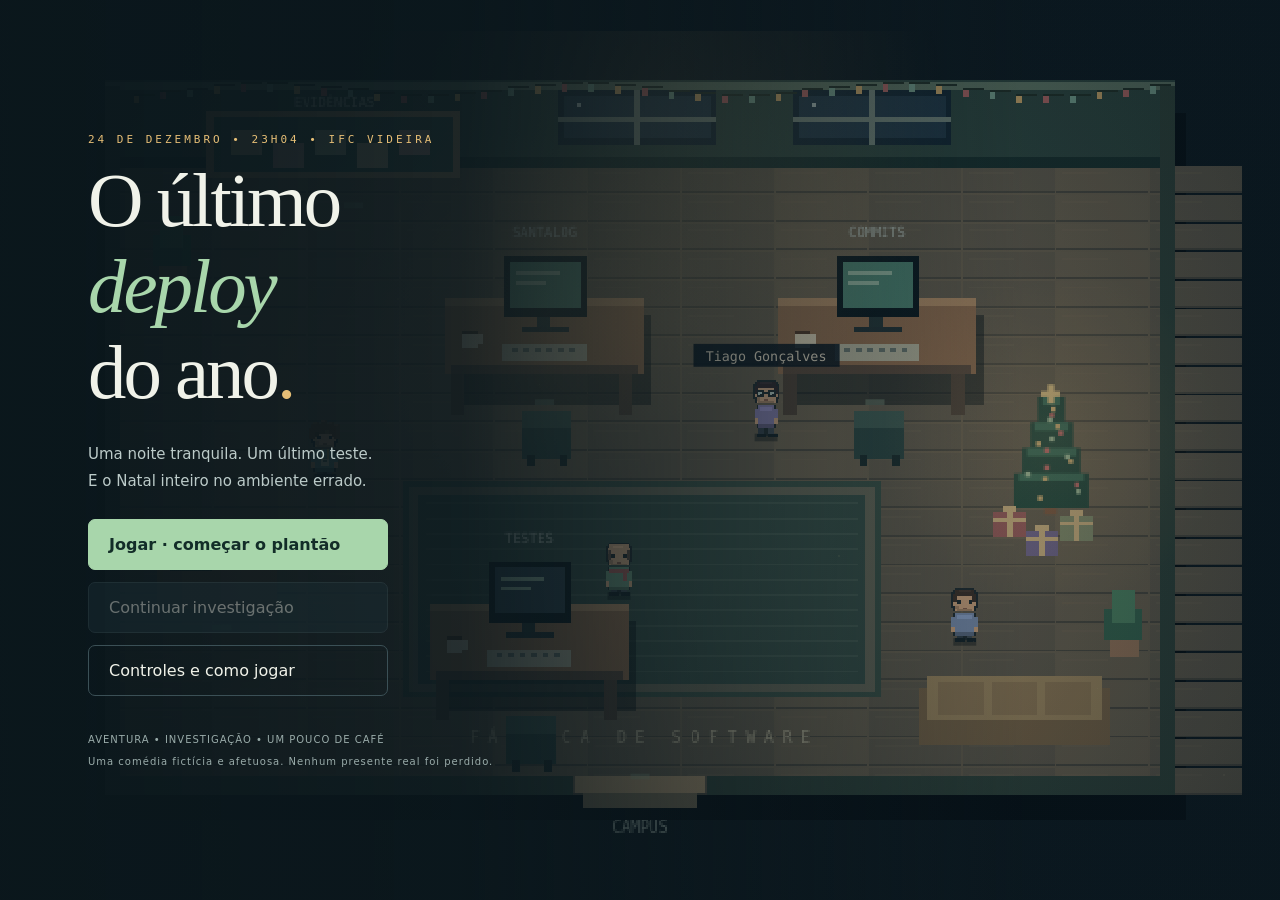
==== commit 8b93393e: "v1.0" ====
--- a/ultimo-deploy/index.html
+++ b/ultimo-deploy/index.html
@@ -22,6 +22,6 @@
   <div id="overlay" class="overlay" hidden><section id="panel" role="dialog" aria-modal="true" aria-labelledby="panel-title" tabindex="-1"></section></div>
   <button id="skip-scene" hidden>Pular cena <kbd>Esc</kbd></button>
   <div id="loading"><span class="loading-star">✦</span><h1>Acendendo as luzes do campus…</h1><p>Gerando cada pixel. Preparando o último café.</p></div>
-  <script src="js/campus.js"></script><script src="js/story.js"></script><script src="js/characters.js"></script><script src="js/state.js"></script><script src="js/engine.js"></script><script src="js/audio.js"></script><script src="js/puzzle-rules.js"></script><script src="js/minigames.js"></script><script src="js/ui.js"></script>
+  <script src="js/campus.js"></script><script src="js/story.js"></script><script src="js/characters.js"></script><script src="js/state.js"></script><script src="js/engine.js"></script><script src="js/audio.js"></script><script src="js/puzzle-rules.js"></script><script src="js/minigames.js"></script><script src="js/finale.js"></script><script src="js/ui.js"></script>
 </body>
 </html>
--- a/ultimo-deploy/computer.css
+++ b/ultimo-deploy/computer.css
@@ -10,3 +10,6 @@
 @keyframes monitor-in{from{opacity:0;transform:scale(.96) translateY(12px)}to{opacity:1;transform:none}}
 @media(max-width:650px){body #panel.os-panel{width:calc(100vw - 14px);max-height:calc(100dvh - 16px);border-width:4px;border-radius:9px}.os-body{padding:18px 14px;min-height:350px}.os-user{display:none}.os-top{gap:8px;padding:8px;font-size:10px}.os-top strong{margin-right:auto}.os-body h1{font-size:23px!important}.os-body p{font-size:13px}.os-taskbar{font-size:8px;padding:8px}.desktop-wallpaper{padding:5px;min-height:370px}.desktop-wallpaper h1{font-size:27px!important}.desktop-icons{gap:10px}.desktop-icon{width:50%;min-height:165px;padding:12px 8px!important}.desktop-footer{font-size:9px}.assembly-slots,.piece-tray{grid-template-columns:repeat(2,minmax(0,1fr))}.assembly-slot{min-height:110px}.piece-tray{padding:8px}.puzzle-piece{padding:10px!important}.circuit-layout,.editor-layout{grid-template-columns:1fr}.circuit-grid{max-width:320px;width:100%;margin:auto}.code-manual{border-left:0;border-top:1px solid #49655f;padding:14px 0 0}.code-editor{font-size:12px}.binary-bits{gap:6px}.bit{width:18%;padding:10px 4px!important}.bit strong{font-size:28px}.recovery-steps{grid-template-columns:1fr}.recovery-steps button{gap:7px;padding:13px}.recovery-steps button>span{display:none}}
 @media(prefers-reduced-motion:reduce){body #panel.os-panel{animation:none}}
+.round-status{display:flex;align-items:center;gap:12px;font-size:12px;flex-wrap:wrap}.round-status>span{margin-right:auto}.round-status strong{color:#edd49c;font:22px Consolas,monospace}.round-status button{padding:7px 12px}.round-progress{display:flex;gap:8px;margin:22px 0}.round-progress i{height:5px;flex:1;background:#3c5357;border-radius:4px}.round-progress .done{background:#b9d398}.binary-weights{text-align:center;color:#d5c18d;font:14px Consolas,monospace;margin:20px 0}.guided-editor{background:#0a1b23;border:1px solid #506c65;border-radius:8px;margin:22px 0;overflow:hidden}.guided-line{display:flex;flex-wrap:wrap;align-items:center;gap:8px;padding:16px 12px;border-top:1px solid #263b40;font:13px Consolas,monospace;color:#cbe0bb}.guided-line>span{color:#78958a;margin-right:10px}.guided-line button{font:13px Consolas,monospace;color:#f0d99f;background:#314d45;padding:7px;border:1px dashed #9db889}.guided-line input{width:130px;background:#30453c;color:#fff0c4;border:1px dashed #9db889;padding:8px;font:14px Consolas,monospace}.code-steps{display:flex;gap:10px;flex-wrap:wrap;font-size:12px;color:#bacbb5}.code-steps>div{padding:8px;background:#2c4540;border-radius:6px}.timeline-control{display:block;margin:26px 0;color:#d7c699}.timeline-control output{float:right;font:24px Consolas,monospace}.timeline-control input{display:block;width:100%;margin:24px 0;accent-color:#d8c390}.route-playback{display:flex;align-items:center;justify-content:center;gap:22px;margin:30px 0}.route-playback>div{text-align:center;font-size:11px;letter-spacing:1px}.route-playback strong{display:block;font:26px Consolas,monospace;color:#d2e2b8;margin-top:14px}.lock-layout{display:grid;grid-template-columns:250px 1fr;gap:30px;margin:25px 0}.lock-grid{display:grid;grid-template-columns:repeat(3,1fr);gap:9px}.lock-light{aspect-ratio:1;background:#284a41;color:#9bb8a1;font-size:25px;border:2px solid #496c59;box-shadow:inset 0 -4px #152d2a}.lock-light.on{background:#b27654;color:#fff1c7;border-color:#e2b47c;box-shadow:inset 0 -4px #825342,0 0 16px #bb8c5022}.memory-grid{display:grid;grid-template-columns:repeat(4,minmax(0,1fr));gap:12px;margin:25px 0}.memory-card{display:flex;flex-direction:column;align-items:center;justify-content:center;gap:12px;min-height:135px;background:repeating-linear-gradient(45deg,#304e48,#304e48 10px,#34534c 10px,#34534c 20px);border:2px solid #668575}.memory-card>span{font-size:33px;color:#e7ce8c}.memory-card strong{font-size:12px}.memory-card small{font-size:9px;letter-spacing:2px}.memory-card.flipped{background:#dcd4b5;color:#25433d}.memory-card.flipped>span{color:#9a505d}.memory-card.matched{opacity:.65;border-color:#b5d29e}.finale-playing .topbar,.finale-playing .sidebar,.finale-playing .bottom-bar,.finale-playing #world,.game-finished .topbar,.game-finished .sidebar,.game-finished .bottom-bar{visibility:hidden}#finale-stage{position:fixed;inset:0;background:#0e1729;z-index:100;display:flex;flex-direction:column;align-items:center;justify-content:center;padding:20px;gap:15px}#finale-canvas{width:min(960px,100%,calc((100dvh - 145px)*1.455));height:auto;image-rendering:pixelated;border-radius:6px;box-shadow:0 20px 100px #0007}#finale-caption{font:15px/1.6 'Segoe UI',sans-serif;color:#f1e6c9;text-align:center;max-width:760px;min-height:48px;margin:0}#finale-skip{background:transparent;border:1px solid #657383;color:#b5c3ce;font-size:11px;padding:7px 12px}.game-finished #panel.wide{width:min(890px,calc(100vw - 26px));background:#182d34;padding:26px;max-height:calc(100dvh - 24px)}.final-card{text-align:center}.final-card h1{font-size:46px!important;color:#f2ddb0;margin:10px 0 20px!important}.final-card>p{font-size:14px;line-height:1.7}.final-card .buttons{justify-content:center}.final-card>small{display:block;color:#a7baac;margin:15px 0 0;font-size:10px;letter-spacing:2px}.christmas-photo{margin:0 auto 18px;max-width:640px;background:#f6e8cd;padding:12px 12px 18px;transform:rotate(-1.2deg);box-shadow:0 12px 35px #0005}.christmas-photo canvas{width:100%;height:auto;display:block;image-rendering:pixelated}.christmas-photo figcaption{font:italic 14px/1.5 Georgia,serif;color:#6a4e43;padding-top:12px}.game-finished .overlay{background:radial-gradient(ellipse at top,#5c6155,#10252f 80%)}
+@media(max-width:650px){.guided-line{gap:5px;padding:14px 9px;font-size:11px}.guided-line>span{margin-right:1px}.guided-line button{font-size:11px}.guided-line input{width:100px}.lock-layout{grid-template-columns:1fr;gap:12px}.lock-grid{max-width:260px;width:100%;margin:auto}.memory-grid{grid-template-columns:repeat(2,1fr);gap:9px}.memory-card{min-height:108px}.round-status strong{font-size:20px}.route-playback{gap:12px}.route-playback strong{font-size:21px}#finale-stage{padding:10px}#finale-caption{font-size:13px}.game-finished #panel.wide{padding:20px 12px}.final-card h1{font-size:34px!important}.christmas-photo{padding:7px 7px 12px}.christmas-photo figcaption{font-size:12px}.final-card .buttons button{font-size:11px;padding:10px}}
+@media(prefers-reduced-motion:reduce){.christmas-photo{transform:none}}
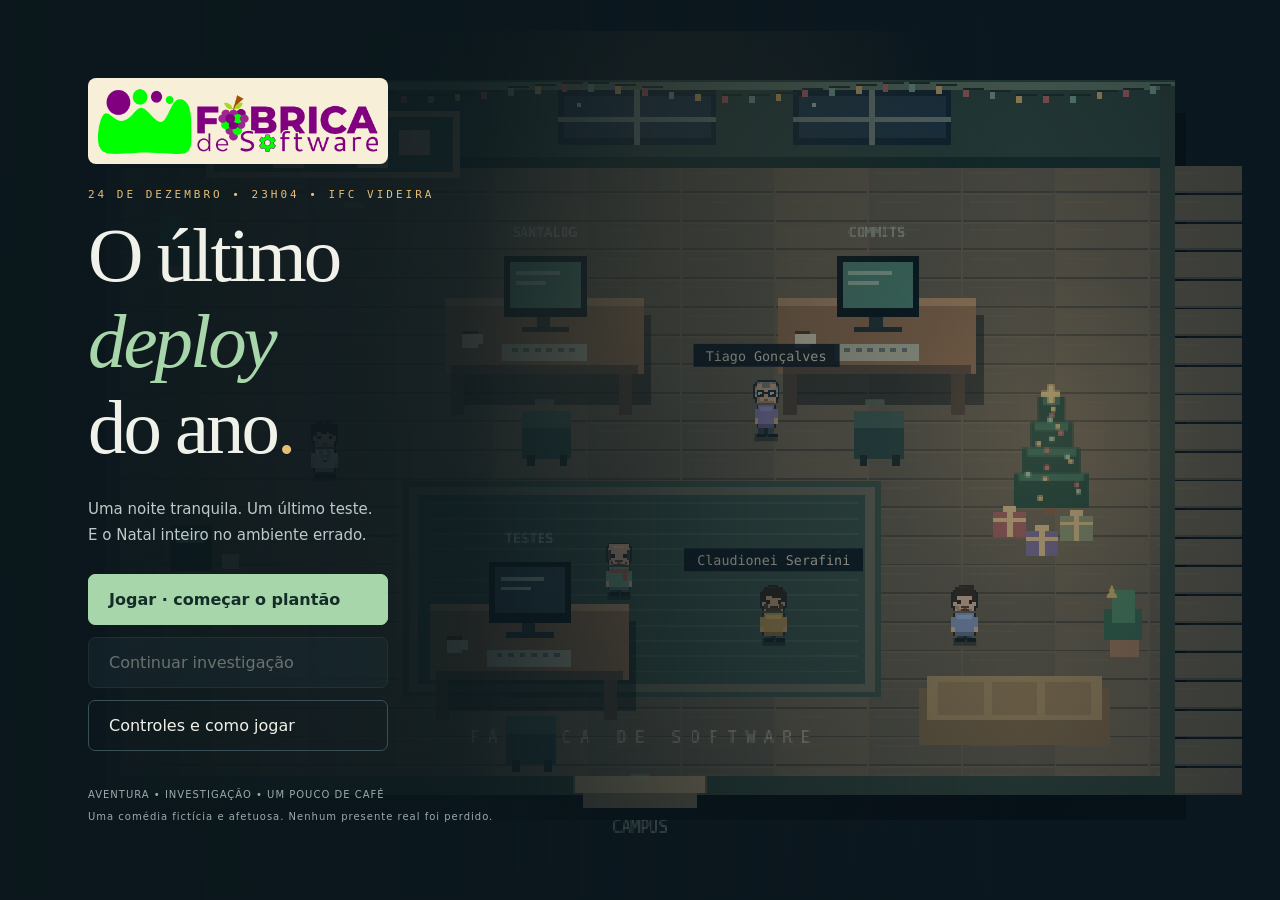
==== commit 3b39ee79: "asd" ====
--- a/ultimo-deploy/index.html
+++ b/ultimo-deploy/index.html
@@ -22,6 +22,6 @@
   <div id="overlay" class="overlay" hidden><section id="panel" role="dialog" aria-modal="true" aria-labelledby="panel-title" tabindex="-1"></section></div>
   <button id="skip-scene" hidden>Pular cena <kbd>Esc</kbd></button>
   <div id="loading"><span class="loading-star">✦</span><h1>Acendendo as luzes do campus…</h1><p>Gerando cada pixel. Preparando o último café.</p></div>
-  <script src="js/campus.js"></script><script src="js/story.js"></script><script src="js/characters.js"></script><script src="js/state.js"></script><script src="js/engine.js"></script><script src="js/audio.js"></script><script src="js/puzzle-rules.js"></script><script src="js/minigames.js"></script><script src="js/finale.js"></script><script src="js/ui.js"></script>
+  <script src="js/campus.js"></script><script src="js/story.js"></script><script src="js/characters.js"></script><script src="js/secrets.js"></script><script src="js/state.js"></script><script src="js/engine.js"></script><script src="js/audio.js"></script><script src="js/puzzle-rules.js"></script><script src="js/minigames.js"></script><script src="js/finale.js"></script><script src="js/ui.js"></script>
 </body>
 </html>
--- a/ultimo-deploy/computer.css
+++ b/ultimo-deploy/computer.css
@@ -13,3 +13,9 @@
 .round-status{display:flex;align-items:center;gap:12px;font-size:12px;flex-wrap:wrap}.round-status>span{margin-right:auto}.round-status strong{color:#edd49c;font:22px Consolas,monospace}.round-status button{padding:7px 12px}.round-progress{display:flex;gap:8px;margin:22px 0}.round-progress i{height:5px;flex:1;background:#3c5357;border-radius:4px}.round-progress .done{background:#b9d398}.binary-weights{text-align:center;color:#d5c18d;font:14px Consolas,monospace;margin:20px 0}.guided-editor{background:#0a1b23;border:1px solid #506c65;border-radius:8px;margin:22px 0;overflow:hidden}.guided-line{display:flex;flex-wrap:wrap;align-items:center;gap:8px;padding:16px 12px;border-top:1px solid #263b40;font:13px Consolas,monospace;color:#cbe0bb}.guided-line>span{color:#78958a;margin-right:10px}.guided-line button{font:13px Consolas,monospace;color:#f0d99f;background:#314d45;padding:7px;border:1px dashed #9db889}.guided-line input{width:130px;background:#30453c;color:#fff0c4;border:1px dashed #9db889;padding:8px;font:14px Consolas,monospace}.code-steps{display:flex;gap:10px;flex-wrap:wrap;font-size:12px;color:#bacbb5}.code-steps>div{padding:8px;background:#2c4540;border-radius:6px}.timeline-control{display:block;margin:26px 0;color:#d7c699}.timeline-control output{float:right;font:24px Consolas,monospace}.timeline-control input{display:block;width:100%;margin:24px 0;accent-color:#d8c390}.route-playback{display:flex;align-items:center;justify-content:center;gap:22px;margin:30px 0}.route-playback>div{text-align:center;font-size:11px;letter-spacing:1px}.route-playback strong{display:block;font:26px Consolas,monospace;color:#d2e2b8;margin-top:14px}.lock-layout{display:grid;grid-template-columns:250px 1fr;gap:30px;margin:25px 0}.lock-grid{display:grid;grid-template-columns:repeat(3,1fr);gap:9px}.lock-light{aspect-ratio:1;background:#284a41;color:#9bb8a1;font-size:25px;border:2px solid #496c59;box-shadow:inset 0 -4px #152d2a}.lock-light.on{background:#b27654;color:#fff1c7;border-color:#e2b47c;box-shadow:inset 0 -4px #825342,0 0 16px #bb8c5022}.memory-grid{display:grid;grid-template-columns:repeat(4,minmax(0,1fr));gap:12px;margin:25px 0}.memory-card{display:flex;flex-direction:column;align-items:center;justify-content:center;gap:12px;min-height:135px;background:repeating-linear-gradient(45deg,#304e48,#304e48 10px,#34534c 10px,#34534c 20px);border:2px solid #668575}.memory-card>span{font-size:33px;color:#e7ce8c}.memory-card strong{font-size:12px}.memory-card small{font-size:9px;letter-spacing:2px}.memory-card.flipped{background:#dcd4b5;color:#25433d}.memory-card.flipped>span{color:#9a505d}.memory-card.matched{opacity:.65;border-color:#b5d29e}.finale-playing .topbar,.finale-playing .sidebar,.finale-playing .bottom-bar,.finale-playing #world,.game-finished .topbar,.game-finished .sidebar,.game-finished .bottom-bar{visibility:hidden}#finale-stage{position:fixed;inset:0;background:#0e1729;z-index:100;display:flex;flex-direction:column;align-items:center;justify-content:center;padding:20px;gap:15px}#finale-canvas{width:min(960px,100%,calc((100dvh - 145px)*1.455));height:auto;image-rendering:pixelated;border-radius:6px;box-shadow:0 20px 100px #0007}#finale-caption{font:15px/1.6 'Segoe UI',sans-serif;color:#f1e6c9;text-align:center;max-width:760px;min-height:48px;margin:0}#finale-skip{background:transparent;border:1px solid #657383;color:#b5c3ce;font-size:11px;padding:7px 12px}.game-finished #panel.wide{width:min(890px,calc(100vw - 26px));background:#182d34;padding:26px;max-height:calc(100dvh - 24px)}.final-card{text-align:center}.final-card h1{font-size:46px!important;color:#f2ddb0;margin:10px 0 20px!important}.final-card>p{font-size:14px;line-height:1.7}.final-card .buttons{justify-content:center}.final-card>small{display:block;color:#a7baac;margin:15px 0 0;font-size:10px;letter-spacing:2px}.christmas-photo{margin:0 auto 18px;max-width:640px;background:#f6e8cd;padding:12px 12px 18px;transform:rotate(-1.2deg);box-shadow:0 12px 35px #0005}.christmas-photo canvas{width:100%;height:auto;display:block;image-rendering:pixelated}.christmas-photo figcaption{font:italic 14px/1.5 Georgia,serif;color:#6a4e43;padding-top:12px}.game-finished .overlay{background:radial-gradient(ellipse at top,#5c6155,#10252f 80%)}
 @media(max-width:650px){.guided-line{gap:5px;padding:14px 9px;font-size:11px}.guided-line>span{margin-right:1px}.guided-line button{font-size:11px}.guided-line input{width:100px}.lock-layout{grid-template-columns:1fr;gap:12px}.lock-grid{max-width:260px;width:100%;margin:auto}.memory-grid{grid-template-columns:repeat(2,1fr);gap:9px}.memory-card{min-height:108px}.round-status strong{font-size:20px}.route-playback{gap:12px}.route-playback strong{font-size:21px}#finale-stage{padding:10px}#finale-caption{font-size:13px}.game-finished #panel.wide{padding:20px 12px}.final-card h1{font-size:34px!important}.christmas-photo{padding:7px 7px 12px}.christmas-photo figcaption{font-size:12px}.final-card .buttons button{font-size:11px;padding:10px}}
 @media(prefers-reduced-motion:reduce){.christmas-photo{transform:none}}
+
+/* Ilustrações de encerramento: sem filtro pixelado nem corte da composição. */
+.christmas-photo img{display:block;width:100%;height:auto;aspect-ratio:3/2;object-fit:contain;image-rendering:auto}.menu-logo{display:block;width:min(300px,80%);height:auto;padding:10px;background:#f8efd8;border-radius:8px;margin:0 0 24px}.intro-logo{position:absolute;z-index:1;top:5%;width:min(360px,70%);height:auto;background:#f8efd8;padding:16px;border-radius:8px;box-shadow:0 8px 40px #0004}.secret-notes{padding:16px 0;border-top:1px solid #49655f}.secret-notes summary{cursor:pointer;color:#e5cf94}.secret-notes p{font-size:12px}.mosaic-layout{display:grid;grid-template-columns:minmax(230px,360px) 1fr;gap:24px;margin:20px 0}.mosaic-grid{display:grid;grid-template-columns:repeat(3,1fr);gap:4px;background:#0e2028;padding:5px;aspect-ratio:1}.mosaic-tile{position:relative;padding:0!important;aspect-ratio:1;background-image:url('assets/fabrica-logo.png');background-size:300% 300%;background-repeat:no-repeat;background-color:#f5e8cc;border:2px solid #d7c797;border-radius:3px;min-width:0}.mosaic-tile span{position:absolute;bottom:4px;right:5px;background:#18332de8;color:#fff1bf;padding:3px 6px;font:12px monospace;border-radius:4px}.mosaic-tile.empty{background:#1b3038;border:2px dashed #48645d}.mosaic-reference{width:140px;aspect-ratio:1;background:#f5e8cc url('assets/fabrica-logo.png') center/100% 100% no-repeat;border:4px solid #f5e8cc}.mosaic-layout aside button{display:block;margin:12px 0;font-size:12px}.mosaic-layout aside p{font-size:12px}
+@media(max-width:650px){.mosaic-layout{grid-template-columns:1fr}.mosaic-grid{max-width:330px;width:100%;margin:auto}.mosaic-layout aside{display:flex;gap:10px;flex-wrap:wrap;align-items:center}.mosaic-reference{width:85px;flex-shrink:0}.intro-logo{top:4%;padding:10px;width:min(280px,70%)}.menu-logo{width:220px;margin-bottom:16px}}
+
+.mosaic-tile{background-image:none;overflow:hidden}.mosaic-fragment{position:absolute;display:block;width:300%;height:300%;background:#f5e8cc url(assets/fabrica-logo.png) center/100% auto no-repeat;pointer-events:none}.mosaic-tile span{z-index:1}.mosaic-reference{background-size:100% auto}
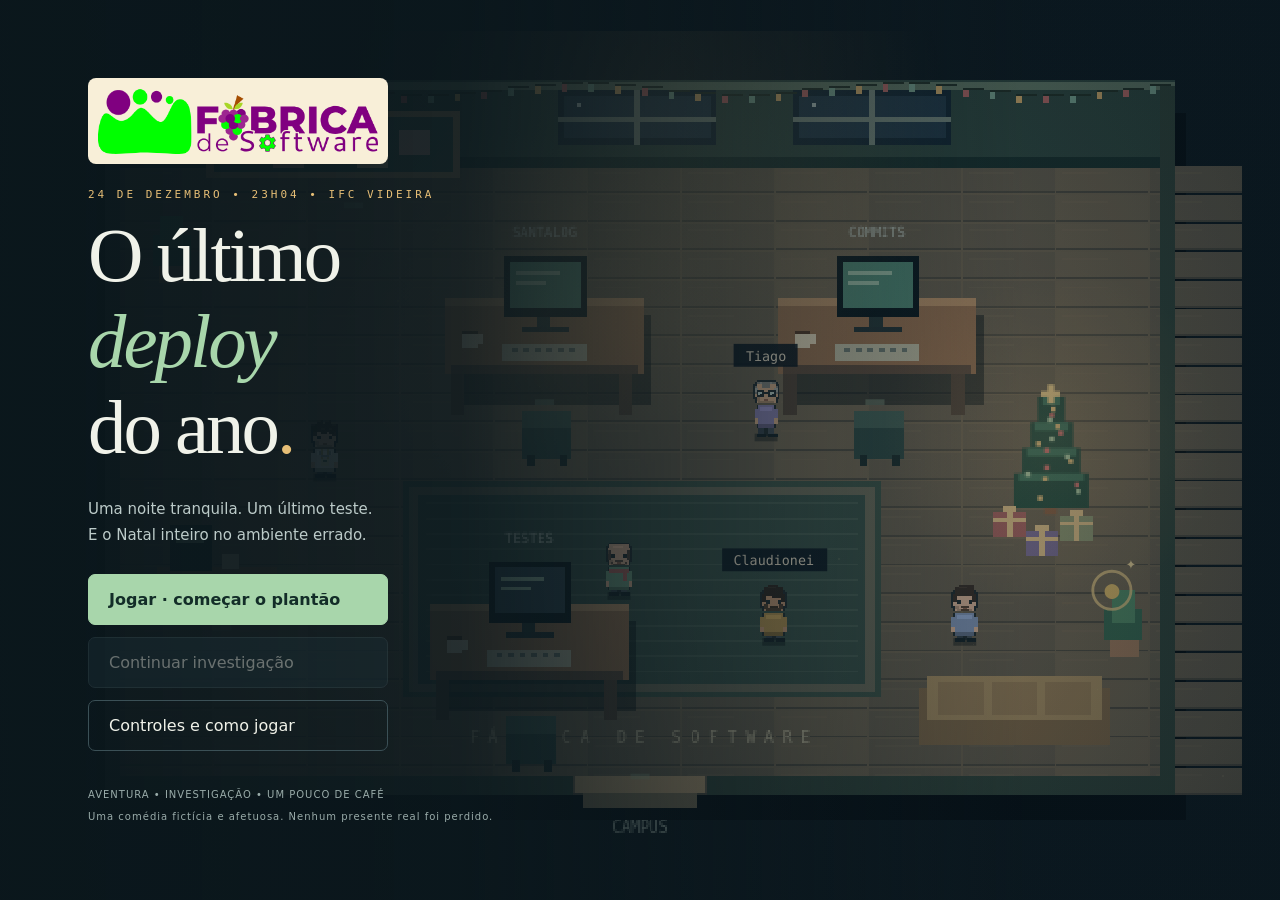
==== commit 763f50d4: "asd" ====
--- a/ultimo-deploy/index.html
+++ b/ultimo-deploy/index.html
@@ -18,10 +18,10 @@
   </header>
   <main id="world"><canvas id="game" aria-label="Campus em pixel art. Use WASD ou setas para mover e E para interagir."></canvas><div class="location"><span class="live-dot"></span><div id="location-name">Fábrica de Software<small>IFC • CAMPUS VIDEIRA</small></div></div><div class="scene-tag">NOITE DE NATAL <span>✦</span></div><button id="interact" class="interact" hidden><kbd>E</kbd> <span></span></button><div id="cinema-status" class="cinema-status" hidden></div><div id="toast" role="status" aria-live="polite"></div><div class="touch-pad" aria-label="Controles de toque"><button data-key="arrowup" aria-label="Mover para cima">▲</button><button data-key="arrowleft" aria-label="Mover para esquerda">◀</button><button data-key="arrowdown" aria-label="Mover para baixo">▼</button><button data-key="arrowright" aria-label="Mover para direita">▶</button></div></main>
   <aside class="sidebar"><div class="eyebrow">SEU PLANTÃO DE NATAL</div><div class="act-line"><span id="act-number">01</span><span id="act-name">O desastre</span></div><div class="act-progress" id="act-progress"></div><section class="objective"><span class="eyebrow">AGORA</span><h2 id="objective-title">Só mais um teste…</h2><p id="objective-desc">O SantaLog está pronto. O que poderia dar errado?</p><button id="track" class="small-button"><span aria-hidden="true">⌖</span> Onde fica?</button></section><section class="system-status"><div class="eyebrow">SANTALOG <span id="status-pill">AGUARDANDO</span></div><div class="metric" id="delivery-count">2.400.000</div><p id="delivery-label">entregas esperando o último teste</p><div class="tiny-bars" aria-hidden="true"></div></section><section class="mini-section"><div class="eyebrow">CAMPUS VIDEIRA <button id="map" aria-label="Abrir mapa do campus">⤢</button></div><canvas id="minimap" width="240" height="158" aria-label="Minimapa do campus"></canvas><p><span class="map-dot"></span> Você <span class="map-dot gold"></span> Pontos de interesse</p></section><div class="save-status" id="save-status">◈ Progresso salvo automaticamente</div></aside>
-  <footer class="bottom-bar"><div class="keys-help"><kbd>W A S D</kbd> mover <kbd>SHIFT</kbd> correr <kbd>E</kbd> interagir</div><nav><button id="chat">☏ <span>Plantão</span></button><button id="journal">▤ <span>Caderno</span></button><button id="evidence">◇ <span>Evidências</span><b id="clue-count">0</b></button><button id="travel">⌖ <span>Mapa</span></button></nav><span class="version">UMA AVENTURA IFC <b>✦</b></span></footer>
+  <footer class="bottom-bar"><div class="keys-help"><kbd>W A S D</kbd> mover <kbd>SHIFT</kbd> correr <kbd>E</kbd> interagir</div><nav><button id="chat">☏ <span>Plantão</span></button><button id="journal">▤ <span>Caderno</span></button><button id="evidence">◇ <span>Evidências</span><b id="clue-count">0</b></button><button id="secrets-guide" aria-label="Segredos e dicas dos locais">✦ <span>Segredos</span> <b id="secrets-count">0/5</b></button><button id="travel">⌖ <span>Mapa</span></button></nav><span class="version">UMA AVENTURA IFC <b>✦</b></span></footer>
   <div id="overlay" class="overlay" hidden><section id="panel" role="dialog" aria-modal="true" aria-labelledby="panel-title" tabindex="-1"></section></div>
   <button id="skip-scene" hidden>Pular cena <kbd>Esc</kbd></button>
   <div id="loading"><span class="loading-star">✦</span><h1>Acendendo as luzes do campus…</h1><p>Gerando cada pixel. Preparando o último café.</p></div>
-  <script src="js/campus.js"></script><script src="js/story.js"></script><script src="js/characters.js"></script><script src="js/secrets.js"></script><script src="js/state.js"></script><script src="js/engine.js"></script><script src="js/audio.js"></script><script src="js/puzzle-rules.js"></script><script src="js/minigames.js"></script><script src="js/finale.js"></script><script src="js/ui.js"></script>
+  <script src="js/campus.js"></script><script src="js/story.js"></script><script src="js/characters.js"></script><script src="js/secrets.js"></script><script src="js/state.js"></script><script src="js/engine.js"></script><script src="js/audio.js"></script><script src="js/puzzle-rules.js"></script><script src="js/minigames.js"></script><script src="js/finale.js"></script><script src="js/share.js"></script><script src="js/ui.js"></script>
 </body>
 </html>
--- a/ultimo-deploy/computer.css
+++ b/ultimo-deploy/computer.css
@@ -15,7 +15,15 @@
 @media(prefers-reduced-motion:reduce){.christmas-photo{transform:none}}
 
 /* Ilustrações de encerramento: sem filtro pixelado nem corte da composição. */
-.christmas-photo img{display:block;width:100%;height:auto;aspect-ratio:3/2;object-fit:contain;image-rendering:auto}.menu-logo{display:block;width:min(300px,80%);height:auto;padding:10px;background:#f8efd8;border-radius:8px;margin:0 0 24px}.intro-logo{position:absolute;z-index:1;top:5%;width:min(360px,70%);height:auto;background:#f8efd8;padding:16px;border-radius:8px;box-shadow:0 8px 40px #0004}.secret-notes{padding:16px 0;border-top:1px solid #49655f}.secret-notes summary{cursor:pointer;color:#e5cf94}.secret-notes p{font-size:12px}.mosaic-layout{display:grid;grid-template-columns:minmax(230px,360px) 1fr;gap:24px;margin:20px 0}.mosaic-grid{display:grid;grid-template-columns:repeat(3,1fr);gap:4px;background:#0e2028;padding:5px;aspect-ratio:1}.mosaic-tile{position:relative;padding:0!important;aspect-ratio:1;background-image:url('assets/fabrica-logo.png');background-size:300% 300%;background-repeat:no-repeat;background-color:#f5e8cc;border:2px solid #d7c797;border-radius:3px;min-width:0}.mosaic-tile span{position:absolute;bottom:4px;right:5px;background:#18332de8;color:#fff1bf;padding:3px 6px;font:12px monospace;border-radius:4px}.mosaic-tile.empty{background:#1b3038;border:2px dashed #48645d}.mosaic-reference{width:140px;aspect-ratio:1;background:#f5e8cc url('assets/fabrica-logo.png') center/100% 100% no-repeat;border:4px solid #f5e8cc}.mosaic-layout aside button{display:block;margin:12px 0;font-size:12px}.mosaic-layout aside p{font-size:12px}
+.christmas-photo img{display:block;width:100%;height:auto;aspect-ratio:3/2;object-fit:contain;image-rendering:auto}.menu-logo{display:block;width:min(300px,80%);height:auto;padding:10px;background:#f8efd8;border-radius:8px;margin:0 0 24px}.intro-logo{position:absolute;z-index:1;top:5%;width:min(360px,70%);height:auto;background:#f8efd8;padding:16px;border-radius:8px;box-shadow:0 8px 40px #0004}.secret-notes{padding:16px 0;border-top:1px solid #49655f}.secret-notes summary{cursor:pointer;color:#e5cf94}.secret-notes p{font-size:12px}.mosaic-layout{display:grid;grid-template-columns:minmax(230px,360px) 1fr;gap:24px;margin:20px 0}.mosaic-grid{display:grid;grid-template-columns:repeat(3,1fr);gap:4px;background:#0e2028;padding:5px;aspect-ratio:1}.mosaic-tile{position:relative;padding:0!important;aspect-ratio:1;background-image:none;background-size:300% 300%;background-repeat:no-repeat;background-color:#f5e8cc;border:2px solid #d7c797;border-radius:3px;min-width:0}.mosaic-tile span{position:absolute;bottom:4px;right:5px;background:#18332de8;color:#fff1bf;padding:3px 6px;font:12px monospace;border-radius:4px}.mosaic-tile.empty{background:#1b3038;border:2px dashed #48645d}.mosaic-reference{width:140px;aspect-ratio:1;background:#172b33 url('assets/factory-mosaic.png') center/100% 100% no-repeat;border:4px solid #6b8871}.mosaic-layout aside button{display:block;margin:12px 0;font-size:12px}.mosaic-layout aside p{font-size:12px}
 @media(max-width:650px){.mosaic-layout{grid-template-columns:1fr}.mosaic-grid{max-width:330px;width:100%;margin:auto}.mosaic-layout aside{display:flex;gap:10px;flex-wrap:wrap;align-items:center}.mosaic-reference{width:85px;flex-shrink:0}.intro-logo{top:4%;padding:10px;width:min(280px,70%)}.menu-logo{width:220px;margin-bottom:16px}}
 
-.mosaic-tile{background-image:none;overflow:hidden}.mosaic-fragment{position:absolute;display:block;width:300%;height:300%;background:#f5e8cc url(assets/fabrica-logo.png) center/100% auto no-repeat;pointer-events:none}.mosaic-tile span{z-index:1}.mosaic-reference{background-size:100% auto}
+.mosaic-tile{background-image:none;overflow:hidden}.mosaic-fragment{position:absolute;display:block;width:300%;height:300%;background:#172b33 url(assets/factory-mosaic.png) center/100% 100% no-repeat;pointer-events:none}.mosaic-tile span{z-index:1}.mosaic-reference{background-size:100% auto}
+
+.mosaic-grid.hide-numbers .mosaic-tile span{display:none}.mosaic-fragment,.mosaic-reference{image-rendering:pixelated}.mosaic-tile{border-color:#789781;background-color:#172b33}.mosaic-tile:hover{border-color:#f0d797;filter:brightness(1.12)}
+
+.mosaic-grid,.mosaic-tile,.mosaic-reference{aspect-ratio:3/2}.mosaic-reference{background-size:100% 100%}
+
+/* Achados opcionais e cartões de conquista. */
+.secret-guide{display:grid;gap:12px;margin:24px 0}.secret-card{display:flex;align-items:center;gap:16px;padding:17px;border:1px solid #d3bc6e55;border-radius:12px;background:#223b3d}.secret-card>span{font-size:27px;color:#edcc7c;width:35px;text-align:center;flex-shrink:0}.secret-card>div{flex:1}.secret-card h2{font-size:16px;margin:0 0 7px}.secret-card p{margin:0 0 8px;font-size:13px}.secret-card small{color:#d7c58e;font-size:11px}.secret-card.found{opacity:.7;border-color:#95bf89}.secret-card>button{white-space:nowrap}.share-layout{display:grid;grid-template-columns:minmax(180px,280px) 1fr;align-items:center;gap:30px;margin-top:22px}.story-preview{aspect-ratio:9/16;background:#10212d;border-radius:8px;overflow:hidden;box-shadow:0 10px 28px #0005;display:grid;place-items:center}.story-preview img{display:block;width:100%;height:auto}.story-preview p{padding:20px}.share-options h2{font-size:22px}.share-options label{display:block;font-size:12px;margin:22px 0 8px;color:#d8c68f}.share-options input{width:100%;box-sizing:border-box;border:1px solid #6a8272;border-radius:6px;padding:12px 9px;color:#eff0dc;background:#10272e;font-size:13px}.share-options #copy-game-link{margin:9px 0}.story-download{display:inline-flex;align-items:center;justify-content:center;border:1px solid #809784;border-radius:6px;padding:12px 16px;color:#eef1de;text-decoration:none;font-size:13px}.story-download[hidden]{display:none}#share-status{font-size:13px;min-height:40px;color:#d8cf9e}#secrets-count{font-size:10px;color:#edd28e;margin-left:5px}
+@media(max-width:650px){.secret-card{gap:10px;flex-wrap:wrap;padding:13px}.secret-card>button{margin-left:45px}.secret-card>div{min-width:180px}.share-layout{grid-template-columns:1fr;gap:15px}.story-preview{width:190px;justify-self:center}.share-options h2{font-size:18px}.share-options p{font-size:13px}body .bottom-bar nav{gap:5px}body .bottom-bar nav button{padding:10px}body .bottom-bar #secrets-guide span{display:none}}
